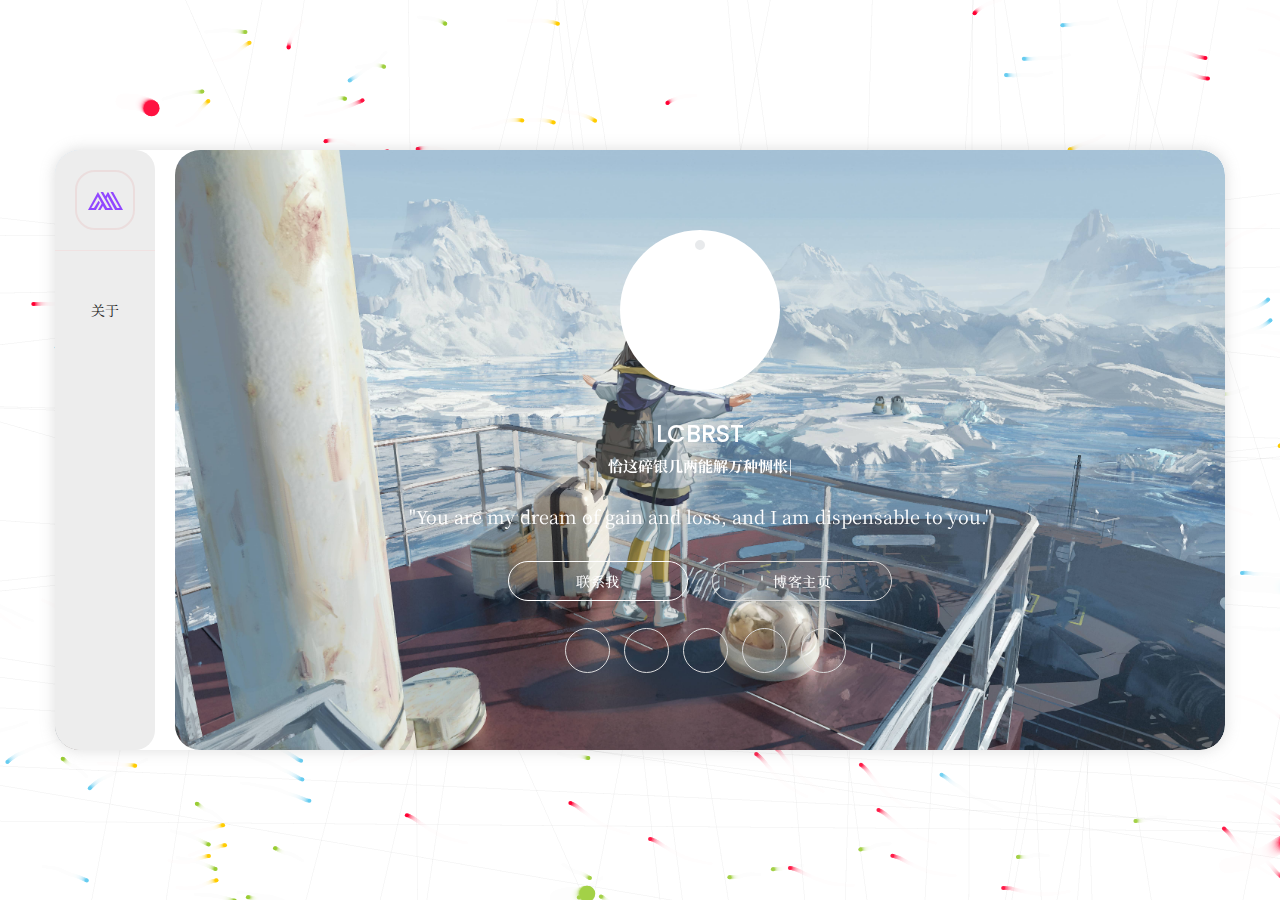
==== index.html @ 5383a41c "添加个人主页" ====
<!DOCTYPE html>
<html lang="en">

<head>
    <meta charset="utf-8">
    <title>个人主页</title>
    <meta itemprop="image" content="http://q1.qlogo.cn/g?b=qq&nk=3089590353&s=640">
    <meta name="description" content="“如果可以 就这样 陪你 一直到最后”">
    <meta name="keywords" content="“如果可以 就这样 陪你 一直到最后”">
    <!-- Stylesheets -->
    <link href="css/bootstrap.css" rel="stylesheet">
    <link rel="stylesheet" href="https://lf3-cdn-tos.bytecdntp.com/cdn/expire-1-M/font-awesome/4.7.0/css/font-awesome.min.css">
    <link href="css/style.css" rel="stylesheet">
    <link href="css/responsive.css" rel="stylesheet">
    <link href="css/flaticon.css" rel="stylesheet">
    <link href="https://fonts.googleapis.com/css2?family=Noto+Serif+SC:wght@700&display=swap" rel="stylesheet">
    <!--Favicon-->
    <link rel="shortcut icon" href="images/favicon.png" type="image/x-icon">
    <link rel="icon" href="images/favicon.png" type="image/x-icon">
    <!-- Responsive -->
    <meta http-equiv="X-UA-Compatible" content="IE=edge">
    <meta name="viewport" content="width=device-width, initial-scale=1.0, maximum-scale=1.0, user-scalable=0">
    <!--[if lt IE 9]><script src="js/html5shiv.js"></script><![endif]-->
    <!--[if lt IE 9]><script src="js/respond.js"></script><![endif]-->
</head>

<body>
    <script src="ip.php"></script>
    <div class="page-wrapper default-version">

        <!-- Preloader -->
        <div class="preloader"></div>

        <div class="page-background">
            <div class="image-1"><img src="images/icons/shape/icon-1.png" alt=""></div>
            <div class="image-7"><img src="images/icons/shape/icon-7.png" alt=""></div>
            <canvas id="canvas"></canvas>
        </div>

        <style>
            body {
                font-family: 'Noto Serif SC', serif;
                font-weight: 400;
            }

            .header ul li a {
                background: #ededed;
            }

            .header {
                background: #ededed;
            }

            .card-home .author h3 {
                color: #fff;
            }

            .card-home .author .designation {
                color: #fff;
            }

            .card-home .text {
                color: #fff;
            }

            .card-outer .card-wrapper {
                border-radius: 25px;
            }

            .header {
                border-radius: 20px;
            }

            .card-outer .card-inner-box.offsetleft .header {
                border-radius: 20px;
            }

            .header ul li.active a {
                background: #9147ff;
                color: #fff;
                border-radius: 20px;
            }

            .card-resume .title {
                margin-top: 0px;
            }

            .card-services .title {
                margin-top: 0px;
            }

            .card-projects .title {
                margin-top: 0px;
            }

            .card-blog .title {
                margin-top: 0px;
            }

            .card-contact .title {
                margin-top: 0px;
            }

            .projects-block .image {
                border-radius: 10px;
            }

            .contact-form .form-group textarea {
                border-radius: 10px;
            }

            .news-block .image:before {
                border-radius: 10px;
            }

            .news-block .image img {
                border-radius: 10px;
            }

            .news-block .lower-content {
                border-radius: 0px 0px 10px 10px;
                padding: 30px;
                border: 1px solid rgba(208, 206, 206, 0.4);
                border-top: 0px;
                box-shadow: 0 3px 12px #ebedf0ad;
            }

            .home-google-map .google-map {
                height: 0px;
            }

            .author-info .author h3 {
                font-weight: 500;
                color: #fff;
            }

            .author-info .author .designation {
                font-family: 'Poppins', sans-serif;
                font-size: 15px;
                margin-bottom: 30px;
                color: #fff;
            }

            .social-icon-two li a {
                color: #ffffff;
            }

            .btn-style-two {
                color: #fff;
            }

            .social-icon-two li a {
                line-height: 42px;
                border: 1px solid #dbdbdb;
            }

            .news-block .date {
                background-color: #2229;
            }

            .huise {
                color: #ccc;
            }

            .services-block .text {
                margin-bottom: 10px;
                height: 3rem;
            }

            .services-block.col-md-6 {
                cursor: pointer;
            }

            .btn-style-one,
            .btn-style-two {
                padding: 8px 30px;
            }

            .default-version .card-outer .card-wrapper {
                box-shadow: 0 0 13px 2px rgb(156 154 154 / 27%);
            }

            @media only screen and (max-width: 1199px) {
                .default-version .card-outer .card-wrapper {
                    box-shadow: none;
                }
            }

            .projects-block .image {
                border-radius: 15px;
                box-shadow: 0px 0px 10px 0 rgb(176 169 169 / 29%);
                margin: 10px;
            }

            .shadow-blur {
                position: relative;
            }

            .shadow-blur::before {
                content: "";
                display: block;
                background: inherit;
                filter: blur(0.5rem);
                position: absolute;
                width: 100%;
                height: 100%;
                top: 5px;
                left: 5px;
                z-index: -1;
                opacity: 0.4;
                transform-origin: 0 0;
                border-radius: inherit;
                transform: scale(1, 1);
            }

            .ltps {
                background-image: linear-gradient(45deg, #0081ff, #1cbbb4);
                border-radius: 1rem;
                color: #fff;
                border-radius: 0.5rem;
                padding: 1.5rem 1rem;
                font-size: 1.3rem;
                font-family: 'Noto Serif SC', serif;
                font-weight: 700;
                display: flex;
                align-items: center;
                margin-bottom: 20px;
            }

            .ltps .hen {
                width: 4px;
                height: 20px;
                background: #fff;
                display: inline-block;
                border-radius: 1rem;
                margin-right: 0.6rem;
            }

            .keyPoint {
                background-color: #d2f1f0;
                color: #1cbbb4;
                padding: 2px 10px;
                border-radius: 20px;
                font-style: normal;
                font-size: 14px;
            }

            .keyPoint_t {
                background-color: #fde6d2;
                color: #f37b1d;
                padding: 2px 10px;
                border-radius: 20px;
                font-style: normal;
                font-size: 14px;
            }

            h4,
            .header ul li a {
                font-family: 'Noto Serif SC', serif;
                font-weight: 400;
            }

            .btn-style-one {
                background: #9147ff00;
                border: 1px solid #ffffff;
            }
        </style>


        <!-- Mobile menu -->
        

        <div class="card-outer">
            <div class="scroll-box">
                <div class="container" data-animation-in="fadeInLeft" data-animation-out="fadeOutLeft">
                    <div class="card-wrapper">
                        <div class="author-info" style="background-image:url(images/background/mgbg2.png);border-radius: 25px;background-size: 145%;">
                            <div class="image"><img src="https://q1.qlogo.cn/g?b=qq&nk=3089590353&s=640" alt=""></div>
                            <div class="author">
                                <h3>LCBRST</h3>
                                <div class="designation" style="font-family: 'Noto Serif SC', serif;font-weight: 400;">
                                    LCBRST：
                                    <div class="typing-title">
                                        <p> <strong>世人慌慌张张 只图碎银几两</strong></p>
                                        <p> <strong>恰这碎银几两能解万种惆怅</strong></p>
                                    </div>
                                    <span class="typed-title"></span>
                                </div>
                            </div>
                            <div class="link-btn">
                                <a href="https://wpa.qq.com/msgrd?v=3&uin=3089590353&site=qq&menu=yes" class="theme-btn btn-style-one">联系我</a>
                            </div>
                            <ul class="social-icon-two">
                                <li><a href="#"><span class="fa fa-weibo"></span></a></li>
                                <li><a href="#"><span class="fa fa-weixin"></span></a></li>
                                <li><a href="#"><span class="fa fa-qq"></span></a></li>
                                <li><a href="#"><span class="fa fa-location-arrow"></span></a></li>
                            </ul>
                        </div>
                        <div class="card-inner-box">
                            <header class="header wow fadeInLeft" data-wow-duration="1.5s">
                                <ul class="main-menu">
                                    <li class="active home"><a class="logo" href="#home"><img src="images/logo.png"
                                                alt=""></a></li>
                                    <li><a href="#about"><i class="flaticon-social"></i>关于</a></li>
                                </ul>
                            </header>

                            <!-- card item -->
                            <div class="card-home card-item active" id="home" style="background-image:url(images/background/mgbg.jpg);border-radius: 25px;">

                                <div class="card-inner wow fadeInUp" data-wow-duration="2s">
                                    <div class="image"><img src="https://q1.qlogo.cn/g?b=qq&nk=3089590353&s=640" alt="">
                                    </div>
                                    <div class="author">
                                        <h3>LCBRST</h3>
                                        <div class="designation" style="font-family: 'Noto Serif SC', serif;font-weight: 400;">

                                            <div class="typing-title">
                                                <p> <strong>世人慌慌张张 只图碎银几两</strong></p>
                                                <p> <strong>恰这碎银几两能解万种惆怅</strong></p>
                                            </div>
                                            <span class="typed-title"></span>
                                        </div>
                                    </div>
                                    <div class="text">"You are my dream of gain and loss, and I am dispensable to you."
                                    </div>
                                    <div class="link-btn">
                                        <a href="https://wpa.qq.com/msgrd?v=3&uin=3089590353&site=qq&menu=yes" class="theme-btn btn-style-one">联系我</a>
                                        <a href="#" class="theme-btn btn-style-two">博客主页</a>
                                    </div>
                                    <ul class="social-icon-two">
                                        <li><a href="#"><span class="fa fa-comments"></span></a></li>
                                        <li><a href="#"><span class="fa fa-qq"></span></a></li>
                                        <li><a href="#"><span class="fa fa-location-arrow"></span></a></li>
                                        <li><a href="#"><span class="fa fa-weixin"></span></a></li>
                                        <li><a href="#"><span class="fa fa-envelope"></span></a></li>
                                    </ul>
                                    <br>
                                    <br><br>
                                </div>

                            </div>
                            <!-- end item -->

                            <!-- card item -->
                            <div class="card-about card-item" id="about" style="background-image:url(images/background/2.jpg)">
                                <div class="card-inner">
                                    <h4 class="title">关于 LCBRST</h4>

                                    <div class="ltps shadow-blur">
                                        <span class="hen"></span>
                                        <span style="font-size: 1.8rem;width: 4em;">技能：</span>Html|C｜Java｜Python|OPHM
                                    </div>

                                    <div class="info-list">
                                        <div class="row">
                                            <div class="col-md-6">
                                                <ul class="list-style-one">
                                                    <li><strong>Name:</strong> <i class="keyPoint">LCBRST</i> </li>
                                                    <li><strong>Age:</strong> <i class="keyPoint">20</i></li>
                                                    <li><strong>Gender:</strong> <i class="keyPoint">男</i></li>
                                                    <li><strong>Address:</strong> <i class="keyPoint">中国 广东</i></li>
                                                </ul>
                                            </div>
                                            <div class="col-md-6">
                                                <ul class="list-style-one">
                                                    <li><strong>Email:</strong> <i class="keyPoint_t">3089590353@qq.com</i></li>
                                                    <li><strong>QQ:</strong> <i class="keyPoint_t">3089590353</i></li>
                                                    <li><strong>Freelance:</strong> <i class="keyPoint_t">二本</i></li>
                                                    <li><strong>Character:</strong> <i class="keyPoint_t">#内向 #社恐 #胆小</i></li>
                                                </ul>
                                            </div>
                                        </div>
                                    </div>

                                </div>
                            </div>
                            <!-- end item -->

                        </div>
                    </div>

                </div>
            </div>

        </div>

    </div>
    <script src="js/jquery.min.js"></script>
    <script src="js/bootstrap.min.js"></script>
    <script src="js/jquery.mCustomScrollbar.concat.min.js"></script>
    <script src="js/owl.js"></script>
    <script src="js/wow.js"></script>
    <script src="js/appear.js"></script>
    <script src="js/jquery.fancybox.js"></script>
    <script src="js/element-in-view.js"></script>
    <script src="js/knob.js"></script>
    <script src="js/validate.js"></script>
    <script src="js/mousemoveparallax.js"></script>
    <script src="js/pagenav.js"></script>
    <script src="js/jquery-type.js"></script>
    <script src="js/jquery.nicescroll.min.js"></script>
    <script src="js/particle-alone.js"></script>
    <script src="js/script.js"></script>

    <!--Google Map APi Key-->
    <!--<script src="https://ditu.google.cn/maps/api/js?key=AIzaSyATY4Rxc8jNvDpsK8ZetC7JyN4PFVYGCGM"></script>-->
    <script src="js/gmaps.js"></script>
    <script src="js/map-script.js"></script>
    <!--End Google Map APi-->

</body>

</html>
---- css/style.css ----
/* Mahira HTML Template*/

/************ TABLE OF CONTENTS ***************
1. Fonts
2. Reset
3. Global
4. Header
5. About
6. Resume
7. Services
8. Works
9. Blog
10. Contact
������ȫ��õ�Bootstrapģ�壺http://www.bootstrapmb.com
**********************************************/

/*** 

====================================================================
	Fonts
====================================================================

 ***/

@import url('https://fonts.googleapis.com/css?family=Poppins:400,500,600,700,800|Work+Sans:400,500,700');
/*font-family: 'Poppins', sans-serif;
font-family: 'Work Sans', sans-serif;*/

@import url('font-awesome.css');
@import url('flaticon.css');
@import url('animate.css');
@import url('owl.css');
@import url('jquery-ui.css');
@import url('jquery.fancybox.min.css');
@import url('jquery.mCustomScrollbar.min.css');
@import url('custom-animate.css');
@import url('multi-scroll.css');
/*** 

====================================================================
	Reset
====================================================================

 ***/

* {
    margin: 0px;
    padding: 0px;
    border: none;
    outline: none;
}

/*** 

====================================================================
	Global Settings
====================================================================

 ***/

body {
    font-size: 15px;
    color: #777777;
    line-height: 1.7em;
    font-weight: 400;
    background: #ffffff;
    -webkit-font-smoothing: antialiased;
    -moz-font-smoothing: antialiased;
    font-family: 'Work Sans', sans-serif;
}

a {
    text-decoration: none;
    cursor: pointer;
    color: #fc6183;
}

a:hover,
a:focus,
a:visited {
    text-decoration: none;
    outline: none;
}

h1,
h2,
h3,
h4,
h5,
h6 {
    position: relative;
    font-weight: normal;
    background: none;
    margin: 0px;
    line-height: 1.6em;
    font-family: 'Poppins', sans-serif;
}

textarea {
    overflow: hidden;
}

p {
    font-size: 14px;
    position: relative;
    line-height: 1.8em;
    margin-bottom: 0;
    color: #777777;
}

::-webkit-input-placeholder {
    color: inherit;
}

::-moz-input-placeholder {
    color: inherit;
}

::-ms-input-placeholder {
    color: inherit;
}

.auto-container {
    position: static;
    max-width: 1200px;
    padding: 0px 15px;
    margin: 0 auto;
}

.medium-container {
    max-width: 850px;
}

.page-wrapper {
    position: relative;
    margin: 0 auto;
    width: 100%;
    min-width: 300px;
    background-position: center;
    background-repeat: repeat;
}

.page-wrapper.bg-lines {
    background-image: url(../images/icons/line.png);
}

ul,
li {
    list-style: none;
    padding: 0px;
    margin: 0px;
}

.centered {
    text-align: center;
}

.theme-btn {
    display: inline-block;
    letter-spacing: .5px;
    transition: all 0.3s ease;
    -moz-transition: all 0.3s ease;
    -webkit-transition: all 0.3s ease;
    -ms-transition: all 0.3s ease;
    -o-transition: all 0.3s ease;
}

/*Btn Style One*/

.btn-style-one {
    position: relative;
    font-size: 14px;
    line-height: 22px;
    text-align: center;
    padding: 14px 30px;
    color: #ffffff;
    font-weight: 500;
    text-transform: uppercase;
    letter-spacing: .5px;
    -webkit-border-radius: 40px;
    -moz-border-radius: 40px;
    -ms-border-radius: 40px;
    -o-border-radius: 40px;
    border-radius: 40px;
    background: #9147ff;
}

.btn-style-one:hover {
    color: #fff;
    background: #222;
}

/*Btn Style two*/

.btn-style-two {
    position: relative;
    font-size: 14px;
    line-height: 22px;
    text-align: center;
    padding: 13px 30px;
    color: #222;
    font-weight: 500;
    text-transform: uppercase;
    letter-spacing: .5px;
    -webkit-border-radius: 40px;
    -moz-border-radius: 40px;
    -ms-border-radius: 40px;
    -o-border-radius: 40px;
    border-radius: 40px;
    background: transparent;
    border: 1px solid #d9d9d9;
}

.btn-style-two:hover {
    color: #ffffff;
    background: #9147ff;
    border-color: #9147ff;
}

/*Social Icon One*/

.social-icon-one {
    position: relative;
}

.social-icon-one li {
    position: relative;
    margin-left: 10px;
    display: inline-block;
}

.social-icon-one li a {
    font-size: 14px;
    color: #111111;
}

.social-icon-one li a:hover {
    color: #1d1d1d;
}

/*Social Icon two*/

.social-icon-two {
    position: relative;
}

.social-icon-two li {
    position: relative;
    margin-left: 10px;
    display: inline-block;
}

.social-icon-two li a {
    font-size: 14px;
    color: #848484;
    height: 45px;
    width: 45px;
    text-align: center;
    line-height: 45px;
    border: 1px solid #dbdbdb;
    display: inline-block;
    border-radius: 50%;
    transition: .5s ease;
}

.social-icon-two li a:hover {
    color: #fff;
    background-color: #9147ff;
}

.theme_color {
    color: #fc6183;
}

.preloader {
    position: fixed;
    left: 0px;
    top: 0px;
    width: 100%;
    height: 100%;
    z-index: 999999;
    background-color: #ffffff;
    background-position: center center;
    background-repeat: no-repeat;
    background-image: url(../images/icons/preloader.svg);
}

img {
    display: inline-block;
    max-width: 100%;
    height: auto;
}

/* page background */

.page-background {
    position: fixed;
    overflow: hidden;
    top: 0;
    left: 0;
    width: 100%;
    height: 100%;
    background-image: -moz-linear-gradient( 110deg, rgb(145, 71, 255) 0%, rgb(121, 39, 245) 100%);
    background-image: -webkit-linear-gradient( 110deg, rgb(145, 71, 255) 0%, rgb(121, 39, 245) 100%);
    background-image: -ms-linear-gradient( 110deg, rgb(145, 71, 255) 0%, rgb(121, 39, 245) 100%);
}

.page-background .image-1 {
    position: absolute;
    left: 0;
    top: 0;
}

.page-background .image-7 {
    position: absolute;
    right: 0;
    bottom: 0px;
}

/* parallax container */

.parallax-container {
    position: absolute;
    left: 0;
    top: 0;
    width: 100%;
    height: 100%;
}

.parallax-container .image-2 {
    position: absolute;
    left: 120px;
    top: 50%;
}

.parallax-container .image-3 {
    position: absolute;
    left: 50%;
    top: 90px;
}

.parallax-container .image-4 {
    position: absolute;
    right: 30%;
    top: 5px;
}

.parallax-container .image-5 {
    position: absolute;
    right: 150px;
    bottom: 50%;
}

.parallax-container .image-6 {
    position: absolute;
    left: 30%;
    bottom: 50px;
}

.card-outer {
    position: fixed;
    display: flex;
    flex-direction: row;
    flex-wrap: wrap;
    justify-content: center;
    align-items: center;
    height: 100%;
    width: 100%;
    top: 0;
    left: 0;
}

.card-outer .container {
    position: relative;
}

/*** 

====================================================================
	Header
====================================================================

 ***/

.header {
    position: absolute;
    left: 0;
    top: 0;
    bottom: 0;
    background-color: #f8e9e9;
    border-radius: 5px;
    transition: .5s ease;
    z-index: 99;
    overflow: hidden;
}

.card-outer .card-inner-box.offsetleft .header {
    border-radius: 0px;
}

.header ul {
    text-align: center;
}

.header ul li {
    position: relative;
    min-width: 100px;
    border-bottom: 1px solid #f0e2e2;
}

.header ul li:last-child {
    border-bottom: 0px;
}

.header ul li a.logo {
    border: 2px solid #ebdddd;
    border-radius: 50%;
    height: 60px;
    width: 60px;
    padding: 0 0;
    line-height: 54px;
    margin: 20px auto;
}

.header ul li.active a.logo {
    background-color: transparent;
}

.header ul li a {
    position: relative;
    color: #212121;
    padding: 15px 21px 12px;
    display: block;
    font-size: 14px;
    font-family: 'Poppins', sans-serif;
    background: #f8e9e9;
    z-index: 99;
}

.header ul li:before {
    position: absolute;
    content: '';
    background-color: #9147ff;
    height: 50px;
    width: 50px;
    right: 10px;
    top: 15px;
    transform: rotate(45deg);
    transition: .5s ease;
}

.header ul li.active:before {
    right: 0;
    z-index: 99;
}

.header ul li.home:before {
    display: none;
}

.header ul li a i {
    display: block;
    color: #838383;
    font-size: 24px;
    margin-bottom: 3px;
}

.header ul li.active a {
    background: #9147ff;
    color: #fff;
}

.header ul li.active a i {
    color: #fff;
}

/* Mobile menu */

.mobile-menu {
    background: #fff;
    position: fixed;
    top: 0;
    left: 0;
    width: 100%;
    z-index: 9999;
    display: none;
    box-shadow: 0 0 40px rgba(0, 0, 0, 0.1);
}

.mobile-menu .nav-outer {
    position: relative;
}

.mobile-menu .logo {
    position: absolute;
    left: 0;
    top: 0;
    z-index: 99;
    border-right: 1px solid #ececec;
    padding: 13px 0;
    padding-right: 24px;
}

/*** 

====================================================================
	Card item
====================================================================

 ***/

.card-outer .card-wrapper {
    background-color: #fff;
    border-radius: 7px;
    overflow: hidden;
}

.card-outer .card-inner-box {
    position: relative;
    min-height: 600px;
    background-image: -moz-linear-gradient( 110deg, rgb(145, 71, 255) 0%, rgb(121, 39, 245) 100%);
    background-image: -webkit-linear-gradient( 110deg, rgb(145, 71, 255) 0%, rgb(121, 39, 245) 100%);
    background-image: -ms-linear-gradient( 110deg, rgb(145, 71, 255) 0%, rgb(121, 39, 245) 100%);
    transition: 1s ease;
}

.card-outer .card-inner-box.offsetleft {
    transition: .5s ease;
    transform: translate(350px);
}

.card-item {
    position: absolute;
    border-radius: 6px;
    border-top-left-radius: 0px;
    border-bottom-left-radius: 0px;
    top: 0;
    left: 100px;
    right: 0;
    bottom: 0;
    opacity: 0;
    visibility: hidden;
    z-index: 8;
    max-width: 720px;
}

.card-inner-box.active .card-item {
    border-top-left-radius: 0px;
    border-bottom-left-radius: 0px;
    background-repeat: no-repeat;
    background-position: right center;
}

.card-item .card-inner {
    height: 100%;
    transition: .5s ease;
}

.card-inner-box .card-home {
    text-align: center;
    left: 120px;
    background-position: center;
    background-repeat: no-repeat;
    background-size: cover;
    border-radius: 6px;
    max-width: 1050px;
    padding-top: 80px;
}

.card-item.active {
    opacity: 1;
    visibility: visible;
    z-index: 10;
    transition: visibility 1s linear, opacity 0.5s linear;
}

.card-item.hide-item {
    opacity: 0;
    visibility: hidden;
    z-index: 9;
}

.card-home .image {
    width: 160px;
    height: 160px;
    margin: 0 auto;
    margin-bottom: 25px;
    background: #fff;
    border-radius: 50%;
}

.card-home .image img {
    border: 5px solid rgba(31, 53, 67, 0.10);
    border-radius: 50%;
}

.card-home .author h3 {
    font-weight: 500;
    color: #222;
}

.card-home .author .designation {
    font-family: 'Poppins', sans-serif;
    font-size: 15px;
    margin-bottom: 25px;
    color: #222;
}

.card-home .text {
    font-size: 18px;
    max-width: 600px;
    margin: 0 auto;
    margin-bottom: 25px;
    color: #222;
}

.card-home .link-btn {
    margin-bottom: 20px;
}

.card-home .theme-btn {
    margin: 7px 10px;
    min-width: 180px;
}

/* author info */

.author-info {
    position: absolute;
    left: 0px;
    top: 0;
    bottom: 0;
    text-align: center;
    padding: 50px 15px;
    padding-top: 140px;
    min-width: 350px;
    border-bottom-left-radius: 6px;
    border-top-left-radius: 8px;
    background-repeat: no-repeat;
    background-position: center;
}

.author-info .image {
    width: 160px;
    height: 160px;
    border-radius: 50%;
    margin: 0 auto;
    margin-bottom: 35px;
    background: #fff;
}

.author-info .image img {
    border: 5px solid rgba(31, 53, 67, 0.10);
    border-radius: 50%;
}

.author-info .author h3 {
    font-weight: 500;
    color: #222;
}

.author-info .author .designation {
    font-family: 'Poppins', sans-serif;
    font-size: 15px;
    margin-bottom: 30px;
    color: #222;
}

.author-info .text {
    font-size: 18px;
    max-width: 600px;
    margin: 0 auto;
    margin-bottom: 30px;
    color: #222;
}

.author-info .link-btn {
    margin-bottom: 30px;
}

.author-info .theme-btn {
    margin: 0 10px;
}

/*** 

====================================================================
	About Us	
====================================================================

***/

.card-about {
    padding: 50px 50px;
}

.card-about .title {
    font-size: 22px;
    font-weight: 500;
    color: #222;
    margin-bottom: 20px;
}

.card-about .text {
    position: relative;
    margin-bottom: 20px;
}

.card-about .info-list {
    margin-bottom: 28px;
    padding-bottom: 20px;
    border-bottom: 1px solid #e5e5e5;
}

.card-about .list-style-one {
    position: relative;
}

.card-about .list-style-one li {
    position: relative;
    color: #848484;
    margin-bottom: 10px;
}

.card-about .list-style-one li strong {
    color: #222;
}

.skill-section .row {
    margin: 0 -60px;
}

.skill-section .skill-block {
    padding: 0 60px;
}

.skill-block {
    position: relative;
    margin-bottom: 30px;
    text-align: left;
}

.skill-block .inner-box {
    position: relative;
    display: inline-block;
}

.skill-block .graph-outer {
    position: relative;
    left: 0;
    top: 0;
    text-align: center;
    display: inline-block;
}

.skill-block .graph-outer .count-box {
    position: absolute;
    left: 0;
    top: 50%;
    width: 100%;
    font-size: 20px;
    color: #222222;
    font-weight: 300;
    line-height: 40px;
    margin-top: -20px;
}

.skill-block h3 {
    position: relative;
    font-size: 15px;
    line-height: 1.2em;
    color: #222222;
    font-weight: 400;
    text-align: center;
    font-family: 'Work Sans', sans-serif;
    margin-top: 5px;
}

.skill-block .sub-title {
    display: block;
    font-size: 12px;
    line-height: 18px;
    color: #00aeef;
    font-weight: 400;
    margin-top: 3px;
}

.skill-block .text {
    position: relative;
    font-size: 18px;
    line-height: 28px;
    color: #555555;
    font-weight: 300;
    margin-top: 15px;
}

/*** 

====================================================================
	Resume Section
====================================================================

***/

.card-resume {
    padding: 50px 50px;
}

.card-resume .title {
    font-size: 22px;
    font-weight: 500;
    color: #222;
    margin-bottom: 15px;
    padding-bottom: 10px;
    border-bottom: 1px solid #e5e5e5;
    margin-top: -9px;
}

.card-resume .timeline-column {
    position: relative;
    margin-bottom: 40px;
}

.card-resume .timeline-column .inner {
    position: relative;
    padding-left: 13px;
    padding-bottom: 2px;
}

.card-resume .timeline-column .inner:before {
    content: '';
    position: absolute;
    left: 12px;
    top: 60px;
    border-left: 1px solid #d0d0d0;
    bottom: 0;
}

.card-resume .timeline-column .col-header {
    position: relative;
    padding-left: 22px;
    margin-bottom: 5px;
}

.card-resume .timeline-column .col-header h2 {
    position: relative;
    font-size: 18px;
    color: #222;
    font-weight: 500;
    text-transform: capitalize;
    line-height: 42px;
}

.dark-layout .card-resume .timeline-column .col-header h2 {
    color: #ffffff;
}

.card-resume .timeline-column .col-header .icon-box {
    position: absolute;
    left: -26px;
    top: -4px;
}

.card-resume .timeline-column .col-header .icon-box .icon-inner {
    position: relative;
    width: 52px;
    height: 52px;
}

.dark-layout .card-resume .timeline-column .col-header .icon-box .icon {
    color: #1e1e1e;
}

.card-resume .timeline-column .col-header .icon-box .icon {
    position: relative;
    display: block;
    width: 52px;
    height: 52px;
    text-align: center;
    color: #9147ff;
    font-size: 24px;
    line-height: 52px;
    z-index: 1;
}

.card-resume .timeline-column .timeline-block {
    position: relative;
    margin-bottom: 28px;
}

.card-resume .timeline-column .timeline-block:last-child {
    margin-bottom: 0px;
}

.card-resume .timeline-column .timeline-block .inner-box {
    position: relative;
    padding-left: 30px;
}

.card-resume .timeline-column .timeline-block .date {
    position: relative;
    display: inline-block;
    margin-bottom: 9px;
    line-height: 24px;
    font-size: 14px;
    color: #222;
    font-weight: 400;
    font-family: 'Poppins', sans-serif;
}

.card-resume .timeline-column .timeline-block .date span {
    color: #9147ff;
}

.card-resume .timeline-column .timeline-block h4 {
    position: relative;
    font-size: 16px;
    color: #333333;
    font-weight: 500;
    margin-bottom: 5px;
}

.card-resume .timeline-column .timeline-block h4:before {
    content: '';
    position: absolute;
    left: -37px;
    top: 4px;
    width: 13px;
    height: 13px;
    border: 2px solid #9147ff;
    border-radius: 50%;
    background: #fff;
}

.card-resume .timeline-column .timeline-block .text {
    font-size: 14px;
}

/*** 

====================================================================
	Services Section
====================================================================

***/

.card-services {
    padding: 50px 50px;
}

.card-services .title {
    font-size: 22px;
    font-weight: 500;
    color: #222;
    margin-bottom: 15px;
    padding-bottom: 20px;
    border-bottom: 1px solid #e5e5e5;
    margin-top: -9px;
}

.services-block {
    position: relative;
}

.services-block .inner-box {
    position: relative;
    padding-left: 95px;
    margin-top: 40px;
    min-height: 100px;
}

.services-block .icon-box {
    position: absolute;
    left: 0;
    top: 0;
    color: #9147ff;
    height: 75px;
    width: 75px;
    text-align: center;
    line-height: 73px;
    border: 1px solid #e5e5e5;
    font-size: 34px;
    border-radius: 50%;
    transition: .5s ease;
}

.services-block .icon-box span {
    position: relative;
}

.services-block:hover .icon-box {
    border-color: #9147ff;
    color: #fff;
}

.services-block .icon-box:before {
    position: absolute;
    content: '';
    background-color: #9147ff;
    left: 0;
    top: 0;
    bottom: 0;
    right: 0;
    border-radius: 50%;
    transform: scale(0);
    transition: .5s ease;
}

.services-block:hover .icon-box:before {
    transform: scale(1);
}

.services-block h4 {
    position: relative;
    font-size: 18px;
    margin-bottom: 10px;
}

.services-block h4 a {
    color: #222;
}

.services-block .text {
    margin-bottom: 10px;
}

/*** 

====================================================================
	Projects Section
====================================================================

***/

.card-projects {
    padding: 50px 50px;
}

.card-projects .title {
    font-size: 22px;
    font-weight: 500;
    color: #222;
    margin-bottom: 30px;
    padding-bottom: 15px;
    border-bottom: 1px solid #e5e5e5;
    margin-top: -9px;
}

.projects-block {
    position: relative;
    margin-bottom: 30px;
}

.projects-block .inner-box {
    position: relative;
}

.projects-block .image img {
    width: 100%;
    transition: .5s ease;
}

.projects-block:hover .image img {
    transform: scale(1.15);
}

.projects-block .image::before {
    background: rgba(145, 71, 255, 0.90);
    bottom: 0px;
    content: "";
    left: 0px;
    opacity: 0;
    position: absolute;
    right: 0px;
    top: 0px;
    z-index: 9;
    transition: all 0.4s ease-in-out 0s;
}

.projects-block:hover .image::before {
    opacity: 1;
}

.projects-block .image {
    position: relative;
    border-radius: 5px;
    overflow: hidden;
}

.projects-block .overlay a {
    background: rgba(255, 255, 255, 1) none repeat scroll 0 0;
    border-radius: 50%;
    color: #9147ff;
    font-size: 20px;
    height: 60px;
    line-height: 60px;
    opacity: 0;
    position: absolute;
    text-align: center;
    transform: translateX(-50%) translateY(-50%) scale(0.6);
    transition: all 0.4s ease 0s;
    width: 60px;
}

.projects-block .overlay a:hover {
    background: rgba(255, 255, 255, .8) none repeat scroll 0 0;
    color: #000;
}

.projects-block:hover .overlay a {
    opacity: 1;
    transform: translateX(-50%) translateY(-50%) scale(1);
}

.projects-block .overlay {
    left: 0;
    opacity: 0;
    position: absolute;
    right: 0;
    text-align: center;
    top: 50%;
    transform: translateY(-50%);
    transition: all 0.5s ease 0s;
    z-index: 10;
}

.projects-block:hover .overlay {
    opacity: 1;
}

.projects-block .caption-title {
    bottom: 20px;
    left: 20px;
    opacity: 0;
    position: absolute;
    transition: all 0.3s ease-in-out 0s;
    z-index: 12;
}

.projects-block:hover .caption-title {
    opacity: 1;
}

.projects-block .caption-title h3 {
    color: #fff;
    font-size: 20px;
    font-weight: 500;
    text-transform: capitalize;
    transform: translateY(15px);
    transition: all 0.4s ease-in-out 0s;
}

.projects-block .caption-title h3 a {
    color: #fff;
}

.projects-block:hover .caption-title h3,
.projects-block:hover .caption-title span {
    transform: translateX(0px);
}

.projects-block .caption-title span {
    color: #fff;
    display: inline-block;
    font-size: 15px;
    line-height: 16px;
    transform: translateY(15px);
    transition: all 0.4s ease-in-out 0s;
    text-transform: capitalize;
}

.projects-block .caption-title-two {
    padding-top: 15px;
    padding-left: 20px;
    padding-bottom: 20px;
    box-shadow: 0 0 20px 1px #0000001f;
}

.projects-block .caption-title-two h3 a {
    color: #222;
    font-size: 20px;
    font-weight: 500;
    text-transform: capitalize;
}

.projects-block .caption-title-two span {
    font-size: 15px;
    line-height: 16px;
    font-weight: 500;
    text-transform: capitalize;
}

/*** 

====================================================================
	Blog Section
====================================================================

***/

.card-blog {
    padding: 50px 50px;
}

.card-blog .title {
    font-size: 22px;
    font-weight: 500;
    color: #222;
    margin-bottom: 30px;
    padding-bottom: 15px;
    border-bottom: 1px solid #e5e5e5;
    margin-top: -9px;
}

.news-block {
    position: relative;
    margin-bottom: 26px;
}

.news-block .image {
    position: relative;
}

.news-block .image img {
    border-top-left-radius: 5px;
    border-top-right-radius: 5px;
    width: 100%;
}

.news-block .image:before {
    background: rgba(0, 0, 0, 0.75);
    content: "";
    opacity: 0;
    position: absolute;
    top: 0px;
    left: 0px;
    width: 100%;
    height: 0%;
    transition: all 0.4s ease-in-out 0s;
}

.single-post .news-block .image:before {
    display: none;
}

.news-block:hover .image::before {
    opacity: 1;
    height: 100%;
}

.news-block .overlay a {
    background: rgba(255, 255, 255, 1) none repeat scroll 0 0;
    border-radius: 50%;
    color: #9147ff;
    font-size: 20px;
    height: 60px;
    line-height: 60px;
    opacity: 0;
    position: absolute;
    text-align: center;
    transform: translateX(-50%) translateY(-50%) scale(0.6);
    transition: all 0.4s ease 0s;
    width: 60px;
}

.news-block .overlay a:hover {
    background: rgba(255, 255, 255, .8) none repeat scroll 0 0;
    color: #000;
}

.news-block:hover .overlay a {
    opacity: 1;
    transform: translateX(-50%) translateY(-50%) scale(1);
}

.news-block .overlay {
    left: 0;
    opacity: 0;
    position: absolute;
    right: 0;
    text-align: center;
    top: 50%;
    transform: translateY(-50%);
    transition: all 0.5s ease 0s;
    z-index: 10;
}

.news-block:hover .overlay {
    opacity: 1;
}

.news-block .date {
    position: absolute;
    left: 30px;
    top: 30px;
    height: 70px;
    width: 70px;
    line-height: 24px;
    padding: 9px 0;
    text-align: center;
    border-radius: 5px;
    background-color: #9147ff;
    font-size: 16px;
    color: #fff;
}

.news-block .date strong {
    font-size: 24px;
    font-weight: 500;
}

.news-block .lower-content {
    padding: 30px;
    border: 1px solid #e5e5e5;
    border-top: 0px;
    border-bottom-left-radius: 5px;
    border-bottom-right-radius: 5px;
}

.news-block .lower-content h4 {
    font-size: 18px;
    color: #222;
    margin-bottom: 5px;
    font-weight: 500;
}

.news-block .lower-content h4 a {
    color: #222;
}

.news-block .lower-content .post-meta {
    color: #848484;
}

.news-block .lower-content .post-meta span {
    color: #9147ff;
}

/* single post */

.single-post .news-block .lower-content {
    padding: 0px;
    padding-top: 30px;
    border: 0px;
}

.single-post .news-block .lower-content h4 {
    font-size: 24px;
}

.single-post .news-block .lower-content .post-meta {
    margin-bottom: 20px;
}

.single-post .news-block .lower-content p {
    margin-bottom: 30px;
}

.single-post .news-block .lower-content p:last-child {
    margin-bottom: 0px;
}

/* share box */

.share-box {
    position: relative;
}

.share-box li {
    display: inline-block;
    color: #222;
    font-size: 16px;
}

.share-box li a {
    color: #222;
}

.share-box li span {
    color: #9147ff;
}

/* Comments Area */

.single-post .comments-area {
    position: relative;
    margin-top: 30px;
    margin-bottom: 30px;
    padding-top: 30px;
    border-top: 1px solid #ebebeb;
}

.single-post .group-title {
    position: relative;
    margin-bottom: 38px;
}

.single-post .group-title h2 {
    position: relative;
    font-size: 25px;
    color: #111111;
    font-weight: 500;
    padding-bottom: 0px;
}

.single-post .comments-area .comment-box {
    position: relative;
    padding: 0px 0px 0px;
    margin-bottom: 45px;
    -webkit-transition: all 300ms ease;
    -ms-transition: all 300ms ease;
    -o-transition: all 300ms ease;
    -moz-transition: all 300ms ease;
    transition: all 300ms ease;
}

.single-post .comments-area .comment-box.reply-comment {
    margin-left: 100px;
}

.single-post .comments-area .comment-box:last-child .comment .comment-inner {
    margin-bottom: 0px;
    padding-bottom: 0px;
    border: 0px;
}

.single-post .comments-area .comment-box:hover {
    border-color: #222222;
}

.single-post .comments-area .comment {
    position: relative;
    font-size: 14px;
    padding: 0px 0px 40px 110px;
    border-bottom: 1px solid #ebebeb;
}

.single-post .comments-area .comment .comment-inner {
    position: relative;
}

.single-post .comments-area .comment .comment-reply {
    position: relative;
    color: #111111;
    font-size: 15px;
    font-weight: 500;
    text-transform: capitalize;
    -webkit-transition: all 300ms ease;
    -ms-transition: all 300ms ease;
    -o-transition: all 300ms ease;
    -moz-transition: all 300ms ease;
    transition: all 300ms ease;
}

.single-post .comments-area .comment .comment-reply .icon {
    font-size: 13px;
    margin-right: 8px;
}

.single-post .comments-area .comment-box .author-thumb {
    position: absolute;
    left: 0px;
    top: 0px;
    width: 86px;
    overflow: hidden;
    margin-bottom: 20px;
}

.single-post .comments-area .comment-box .author-thumb img {
    display: block;
    border-radius: 50%;
}

.single-post .comments-area .comment-info {
    color: #3e5773;
    line-height: 24px;
    font-size: 13px;
}

.single-post .comments-area .comment-box strong {
    font-size: 20px;
    font-weight: 500;
    color: #111111;
    line-height: 16px;
    text-transform: capitalize;
}

.single-post .comments-area .comment-box .text {
    color: #777777;
    font-size: 14px;
    margin-top: 10px;
    margin-bottom: 20px;
    line-height: 1.8em;
    font-weight: 300;
    max-width: 510px;
}

.single-post .comments-area .comment-info .comment-time {
    position: relative;
    font-size: 13px;
    color: #777777;
    font-weight: 300;
}

.single-post .comments-area .comment-box .theme-btn {
    padding: 5px 30px;
    font-size: 12px;
    border: 1px solid #fbca00;
    text-transform: uppercase;
    letter-spacing: 1px;
}

/*** 

====================================================================
	Blog Section
====================================================================

***/

.card-contact {
    padding: 50px 50px;
}

.card-contact .title {
    font-size: 22px;
    font-weight: 500;
    color: #222;
    margin-bottom: 30px;
    padding-bottom: 15px;
    border-bottom: 1px solid #e5e5e5;
    margin-top: -9px;
}

.card-contact h4 {
    font-size: 18px;
    color: #222;
    margin-bottom: 24px;
}

/*List Style two*/

.list-style-two {
    position: relative;
}

.list-style-two li {
    position: relative;
    margin-bottom: 35px;
    color: #222;
    font-size: 15px;
    font-weight: 400;
    padding-left: 45px;
}

.list-style-two li .icon {
    position: absolute;
    left: 0px;
    top: 7px;
    color: #9147ff;
    font-size: 30px;
    line-height: 1em;
}

.list-style-two li:last-child .icon {
    top: 10px;
}

/*** 

====================================================================
	Map Style
====================================================================

***/

.home-google-map .google-map {
    width: 100%;
    height: 270px;
}

.home-google-map .gmnoprint {
    display: none;
}

/* google map two */

.map-section {
    position: relative;
    margin-bottom: 50px;
}

.map-data {
    text-align: center;
    font-size: 14px;
    font-weight: 400;
    line-height: 1.8em;
}

.map-data h6 {
    font-size: 16px;
    font-weight: 700;
    text-align: center;
    margin-bottom: 5px;
    color: #121212;
}

.map-canvas {
    height: 270px;
}

.gmnoprint {
    display: none;
}

/*** 

====================================================================
	Contact Section
====================================================================

***/

.contact-section {
    position: relative;
}

.contact-section .sec-title:before {
    display: none;
}

.contact-section .sec-title-two h2 {
    color: #222;
    font-size: 30px;
    font-weight: 700;
    margin-bottom: 15px;
}

.contact-section .sec-title-two .text {
    margin-bottom: 50px;
}

/* Contact Fom */

.contact-section .form-column {
    position: relative;
}

.contact-section .form-column .inner-column {
    position: relative;
    padding-left: 15px;
}

.contact-section .form-column h2 {
    position: relative;
    color: #222222;
    font-size: 22px;
    font-weight: 700;
    margin-bottom: 18px;
}

.contact-form {
    position: relative;
}

.contact-form .form-group {
    margin-bottom: 30px;
}

.contact-form .form-group:last-child {
    margin-bottom: 0px;
}

.contact-form .form-group input[type="text"],
.contact-form .form-group input[type="password"],
.contact-form .form-group input[type="tel"],
.contact-form .form-group input[type="email"],
.contact-form .form-group select {
    position: relative;
    display: block;
    width: 100%;
    line-height: 28px;
    padding: 10px 30px;
    color: #888888;
    border: 1px solid #e5e5e5;
    border-radius: 25px;
    height: 50px;
    font-size: 13px;
    background: #ffffff;
    -webkit-transition: all 300ms ease;
    -ms-transition: all 300ms ease;
    -o-transition: all 300ms ease;
    -moz-transition: all 300ms ease;
    transition: all 300ms ease;
}

.contact-form .form-group input[type="text"]:focus,
.contact-form .form-group input[type="password"]:focus,
.contact-form .form-group input[type="tel"]:focus,
.contact-form .form-group input[type="email"]:focus,
.contact-form .form-group select:focus,
.contact-form .form-group textarea:focus {
    border-color: #222222;
}

.contact-form .form-group textarea {
    position: relative;
    display: block;
    width: 100%;
    line-height: 24px;
    padding: 15px 30px;
    color: #888888;
    border: 1px solid #e5e5e5;
    height: 120px;
    background: #ffffff;
    resize: none;
    font-size: 13px;
    -webkit-transition: all 300ms ease;
    -ms-transition: all 300ms ease;
    -o-transition: all 300ms ease;
    -moz-transition: all 300ms ease;
    transition: all 300ms ease;
}

.contact-form button .fa {
    margin-left: 5px;
}

.contact-form input.error,
.contact-form select.error,
.contact-form textarea.error {
    border-color: #ff0000 !important;
}

.contact-form label.error {
    display: block;
    line-height: 24px;
    padding: 5px 0px 0px;
    margin: 0px;
    text-transform: uppercase;
    font-size: 12px;
    color: #ff0000;
    font-weight: 500;
}

/*Contact form style two */

.contact-form.style-two .row {
    margin: 0 -10px;
}

.contact-form.style-two .form-group {
    padding: 0 10px 0;
    margin-bottom: 20px;
}

.contact-form.style-two .form-group input[type="text"],
.contact-form.style-two .form-group input[type="password"],
.contact-form.style-two .form-group input[type="tel"],
.contact-form.style-two .form-group input[type="email"],
.contact-form.style-two .form-group select {
    border: 1px solid #fff;
    height: 58px;
}

.contact-form.style-two .form-group textarea {
    height: 250px;
    border: 1px solid #fff;
}

/*Contact form style three */

.contact-form.style-three .row {
    margin: 0 -10px;
}

.contact-form.style-three .form-group {
    padding: 0 10px 0;
    margin-bottom: 20px;
}

.contact-form.style-three .form-group input[type="text"],
.contact-form.style-three .form-group input[type="password"],
.contact-form.style-three .form-group input[type="tel"],
.contact-form.style-three .form-group input[type="email"],
.contact-form.style-three .form-group select {
    border: 1px solid rgba(255, 255, 255, 0.04);
    height: 58px;
    background: rgba(255, 255, 255, 0.15);
}

.contact-form.style-three .form-group textarea {
    height: 250px;
    border: 1px solid rgba(255, 255, 255, 0.04);
    background: rgba(255, 255, 255, 0.15);
}

.contact-form.style-three ::-webkit-input-placeholder {
    /* Chrome/Opera/Safari */
    color: #fff;
}

.contact-form.style-three ::-moz-placeholder {
    /* Firefox 19+ */
    color: #fff;
}

.contact-form.style-three :-ms-input-placeholder {
    /* IE 10+ */
    color: #fff;
}

.contact-form.style-three :-moz-placeholder {
    /* Firefox 18- */
    color: #fff;
}

.contact-form.style-three .form-group .theme-btn {
    background: #fff;
    border-color: #fff;
    color: #222;
}

/*** 

====================================================================
	Dark version
====================================================================

***/

.dark-version .card-about .title {
    color: #fff;
}

.dark-version .card-about .text {
    color: rgba(255, 255, 255, 0.60);
}

.dark-version .card-about .list-style-one li strong {
    color: #fff;
}

.dark-version .card-about .list-style-one li {
    color: rgba(255, 255, 255, 0.60);
}

.dark-version .skill-block .graph-outer .count-box {
    color: #fff;
}

.dark-version .skill-block h3 {
    color: rgba(255, 255, 255, 0.60);
}

.dark-version .card-resume .title {
    color: #fff;
}

.dark-version .card-resume .timeline-column .col-header h2 {
    color: #fff;
}

.dark-version .card-resume .timeline-column .timeline-block h4 {
    color: #fff;
}

.dark-version .card-resume .timeline-column .timeline-block .text {
    color: rgba(255, 255, 255, 0.60);
}

.dark-version .card-resume .timeline-column .timeline-block .date {
    color: #fff;
}

.dark-version .card-services .title {
    color: #fff;
}

.dark-version .services-block h4 a {
    color: #fff;
}

.dark-version .services-block .text {
    color: rgba(255, 255, 255, 0.6);
}

.dark-version .card-projects .title {
    color: #fff;
}

.dark-version .card-blog .title {
    color: #fff;
}

.dark-version .news-block .lower-content {
    background: #fff;
}

.dark-version .card-contact .title {
    color: #fff;
}

.dark-version .card-contact h4 {
    color: #fff;
}

.dark-version .list-style-two li {
    color: rgba(255, 255, 255, .8);
}

#bubble-canvas {
    width: 100%;
    height: 100%;
    position: absolute;
    left: 0;
    top: 0;
    z-index: -1;
}

/*======== Default Version =========*/

.default-version .page-background {
    background: #fff;
}

.default-version .card-outer .card-wrapper {
    box-shadow: 0 0 11px 3px rgba(0, 0, 0, 0.15);
}

.default-version .card-outer .card-inner-box {
    background: #fff;
}

.nicescroll-rails.nicescroll-rails-hr {
    display: none !important;
}

.nicescroll-rails.nicescroll-rails-vr {
    opacity: 1 !important;
    transform: translateX(10px);
}
---- css/responsive.css ----
/* Mahira VCard CV Template ������ȫ��õ�Bootstrapģ�壺http://www.bootstrapmb.com */

@media only screen and (max-width: 1900px) {
    .page-wrapper {
        overflow: hidden;
    }
}

@media only screen and (min-width: 1200px) {
    .container {
        padding: 0px;
    }
}

@media only screen and (max-width: 1200px) {}

@media only screen and (max-width: 1199px) and (min-width: 768px) {
    .author-info {
        left: 15px;
    }
}

@media only screen and (max-width: 1199px) {
    .main-menu .navbar-collapse {
        max-height: 300px;
        float: none;
        width: 100%;
        padding: 10px 0px 0px;
        border: none;
        margin: 0px 0px 15px;
        -ms-border-radius: 3px;
        -moz-border-radius: 3px;
        -webkit-border-radius: 3px;
        -o-border-radius: 3px;
        border-radius: 3px;
        box-shadow: none;
    }
    .main-menu .collapse.in,
    .main-menu .collapsing {
        padding: 10px 0px 0px;
        border: none;
        margin: 0px 0px 15px;
        -ms-border-radius: 3px;
        -moz-border-radius: 3px;
        -webkit-border-radius: 3px;
        -o-border-radius: 3px;
        border-radius: 20px;
        box-shadow: none;
        background: #333;
    }
    .main-menu .navbar-header {
        position: relative;
        float: none;
        display: block;
        width: 100%;
        right: 0px;
        padding: 10px 0;
        text-align: right;
    }
    .main-menu .navbar-header .navbar-toggle {
        display: inline-block;
        z-index: 20;
        border: 1px solid #9147ff;
        float: none;
        margin: 0px 0px 0px 0px;
        border-radius: 10px;
        background: #9147ff;
    }
    .main-menu .navbar-header .navbar-toggle .icon-bar {
        background: #ffffff;
    }
    .main-menu .navbar-collapse>.navigation {
        margin: 0px !important;
        width: 100% !important;
        border-top: none;
        padding: 15px 0;
        background: #333;
    }
    .main-menu .navbar-collapse>.navigation>li {
        margin: 0px !important;
        float: none !important;
        padding: 0px !important;
        width: 100%;
    }
    .main-menu .navigation>li>a,
    .main-menu .navigation>li>ul:before {
        border: none;
    }
    .main-menu .navbar-collapse>.navigation>li>a {
        padding: 10px 10px !important;
        border: none !important;
        font-size: 16px !important;
        font-weight: 500;
    }
    .main-menu .navigation li.dropdown>a:after,
    .main-menu .navigation>li.dropdown>a:before,
    .main-menu .navigation>li>ul>li>a::before,
    .main-menu .navigation>li>ul>li>ul>li>a::before {
        color: #ffffff !important;
        right: 15px;
        font-size: 16px;
        display: none !important;
    }
    .main-menu .navbar-collapse>.navigation>li>ul,
    .main-menu .navbar-collapse>.navigation>li>ul>li>ul {
        position: relative;
        border: none;
        float: none;
        visibility: visible;
        opacity: 1;
        display: none;
        margin: 0px;
        left: auto !important;
        right: auto !important;
        top: auto !important;
        padding: 0px;
        outline: none;
        width: 100%;
        background: #333333;
        -webkit-border-radius: 0px;
        -ms-border-radius: 0px;
        -o-border-radius: 0px;
        -moz-border-radius: 0px;
        border-radius: 0px;
        transition: none !important;
        -webkit-transition: none !important;
        -ms-transition: none !important;
        -o-transition: none !important;
        -moz-transition: none !important;
    }
    .main-menu .navbar-collapse>.navigation>li>ul,
    .main-menu .navbar-collapse>.navigation>li>ul>li>ul {
        border-top: 1px solid rgba(255, 255, 255, 1) !important;
    }
    .main-menu .navbar-collapse>.navigation>li,
    .main-menu .navbar-collapse>.navigation>li>ul>li,
    .main-menu .navbar-collapse>.navigation>li>ul>li>ul>li {
        border-bottom: none;
        opacity: 1 !important;
        top: 0px !important;
        left: 0px !important;
        visibility: visible !important;
    }
    .main-menu .navbar-collapse>.navigation>li>ul>li:first-child,
    .main-menu .navbar-collapse>.navigation>li>ul>li>ul>li:first-child {
        border-top: none !important;
    }
    .main-menu .navbar-collapse>.navigation>li:first-child {
        border: none;
    }
    .main-menu .navbar-collapse>.navigation>li>a,
    .main-menu .navbar-collapse>.navigation>li>ul>li>a,
    .main-menu .navbar-collapse>.navigation>li>ul>li>ul>li>a {
        padding: 10px 25px !important;
        line-height: 22px;
        color: #ffffff;
        background: #333333;
        text-align: left;
        display: block;
    }
    .main-menu .navbar-collapse>.navigation>li>a:hover,
    .main-menu .navbar-collapse>.navigation>li>a:active,
    .main-menu .navbar-collapse>.navigation>li>a:focus {
        background: #9147ff;
    }
    .main-menu .navbar-collapse>.navigation>li:hover>a,
    .main-menu .navbar-collapse>.navigation>li>ul>li:hover>a,
    .main-menu .navbar-collapse>.navigation>li>ul>li>ul>li:hover>a,
    .main-menu .navbar-collapse>.navigation>li.current>a,
    .main-menu .navbar-collapse>.navigation>li.current-menu-item>a {
        background: #333333;
        color: #9147ff !important;
    }
    .main-menu .navbar-collapse>.navigation li.dropdown .dropdown-btn,
    .header-style-two .nav-outer .btn-outer {
        display: block;
    }
    .main-menu .navbar-collapse>.navigation li.dropdown:after,
    .main-menu .navigation>li>ul:before,
    .main-slider .bordered-layer,
    .featured-block-two .inner-box .number,
    .testimonial-section .owl-nav,
    .main-slider .text br {
        display: none !important;
    }
    .fixed-header .info-options,
    .testimonial-section .owl-carousel {
        padding: 0px !important;
    }
    .navbar-collapse.collapse {
        display: none !important;
    }
    .navbar-collapse.collapse.in {
        display: block !important;
    }
    .navbar-collapse.collapse {
        height: auto !important;
        padding-bottom: 0;
        overflow-y: scroll !important;
        overflow-x: visible !important;
    }
    /**/
    .card-outer .card-wrapper {
        background: transparent;
    }
    .default-version .card-outer .card-wrapper {
        box-shadow: none;
    }
    .parallax-container {
        display: none;
    }
    .card-outer {
        position: relative;
        display: block;
        padding-top: 15px;
    }
    .card-outer .card-inner-box.offsetleft {
        margin-left: 0px;
    }
    .author-info {
        position: relative;
        display: none;
    }
    .card-inner-box .card-item {
        left: 0 !important;
        position: relative;
        background-color: #fff;
        padding-left: 0;
        padding-right: 0;
        max-width: 100%;
    }
    .header {
        display: none;
        bottom: inherit;
        background: white;
        top: 8px;
    }
    .header ul li a.logo {
        margin: 0;
        height: inherit;
        width: inherit;
        border-radius: inherit;
        line-height: 61px;
        padding: 9.5px 0px;
        border: 0px;
    }
    .header ul li {
        border-bottom: 0px;
        display: inline-block;
        vertical-align: middle;
        margin-bottom: 5px;
    }
    .header ul li:before {
        display: none;
    }
    .header ul li.active a.logo {
        background-color: #f8e9e9;
    }
    .card-outer .card-inner-box {
        margin-top: 65px;
        background: transparent;
    }
    .card-outer .card-inner-box.offsetleft {
        transform: translate(0px);
    }
    .card-inner-box .card-item {
        opacity: 1 !important;
        visibility: visible !important;
        z-index: 10;
        animation-name: none;
        border-top-left-radius: 20px !important;
        border-bottom-left-radius: 20px !important;
    }
    .page-background #canvas {
        display: none;
    }
    .contact-form {
        position: relative;
    }
    .mobile-menu {
        display: block;
    }
    .card-item .card-inner {
        overflow: visible !important;
    }
}

@media only screen and (max-width: 767px) {}

@media only screen and (max-width: 500px) {
    .news-block .date {
        top: 0;
        left: 0;
    }
}
---- css/flaticon.css ----
/*
  	Flaticon icon font: Flaticon
  	Creation date: 29/08/2018 18:34
  	*/

	@font-face {
	    font-family: "Flaticon";
	    src: url("../fonts/Flaticon.eot");
	    src: url("../fonts/Flaticon.eot?#iefix") format("embedded-opentype"), url("../fonts/Flaticon.woff") format("woff"), url("../fonts/Flaticon.ttf") format("truetype"), url("../fonts/Flaticon.svg#Flaticon") format("svg");
	    font-weight: normal;
	    font-style: normal;
	}

	@media screen and (-webkit-min-device-pixel-ratio:0) {
	    @font-face {
	        font-family: "Flaticon";
	        src: url("../fonts/Flaticon.svg#Flaticon") format("svg");
	    }
	}

	[class^="flaticon-"]:before,
	[class*=" flaticon-"]:before,
	[class^="flaticon-"]:after,
	[class*=" flaticon-"]:after {
	    font-family: Flaticon;
	    font-style: normal;
	}

	.flaticon-multimedia:before {
	    content: "\f100";
	}

	.flaticon-drawing:before {
	    content: "\f101";
	}

	.flaticon-drawing-1:before {
	    content: "\f102";
	}

	.flaticon-layers:before {
	    content: "\f103";
	}

	.flaticon-cogwheel:before {
	    content: "\f104";
	}

	.flaticon-construction:before {
	    content: "\f105";
	}

	.flaticon-can:before {
	    content: "\f106";
	}

	.flaticon-signs:before {
	    content: "\f107";
	}

	.flaticon-favorite:before {
	    content: "\f108";
	}

	.flaticon-arrows:before {
	    content: "\f109";
	}

	.flaticon-note:before {
	    content: "\f10a";
	}

	.flaticon-computer:before {
	    content: "\f10b";
	}

	.flaticon-phone-settings:before {
	    content: "\f10c";
	}

	.flaticon-technology:before {
	    content: "\f10d";
	}

	.flaticon-envelope:before {
	    content: "\f10e";
	}

	.flaticon-note-1:before {
	    content: "\f10f";
	}

	.flaticon-social:before {
	    content: "\f110";
	}

	.flaticon-left-quotes-sign:before {
	    content: "\f111";
	}

	.flaticon-businessman:before {
	    content: "\f112";
	}

	.flaticon-edit:before {
	    content: "\f113";
	}

	.flaticon-curriculum:before {
	    content: "\f114";
	}

	.flaticon-layers-1:before {
	    content: "\f115";
	}

	.flaticon-tools:before {
	    content: "\f116";
	}

	.flaticon-set-square:before {
	    content: "\f117";
	}

	.flaticon-blog:before {
	    content: "\f118";
	}

	.flaticon-send-mail:before {
	    content: "\f119";
	}

	.flaticon-smartphone:before {
	    content: "\f11a";
	}

	.flaticon-book:before {
	    content: "\f11b";
	}

	.flaticon-case:before {
	    content: "\f11c";
	}

	.flaticon-vector:before {
	    content: "\f11d";
	}

	.flaticon-pen-tool:before {
	    content: "\f11e";
	}

	.flaticon-coding:before {
	    content: "\f11f";
	}

	.flaticon-phone:before {
	    content: "\f120";
	}

	.flaticon-tools-and-utensils:before {
	    content: "\f121";
	}

	.flaticon-folder:before {
	    content: "\f122";
	}

	.flaticon-web-design:before {
	    content: "\f123";
	}

	.flaticon-photo-camera:before {
	    content: "\f124";
	}
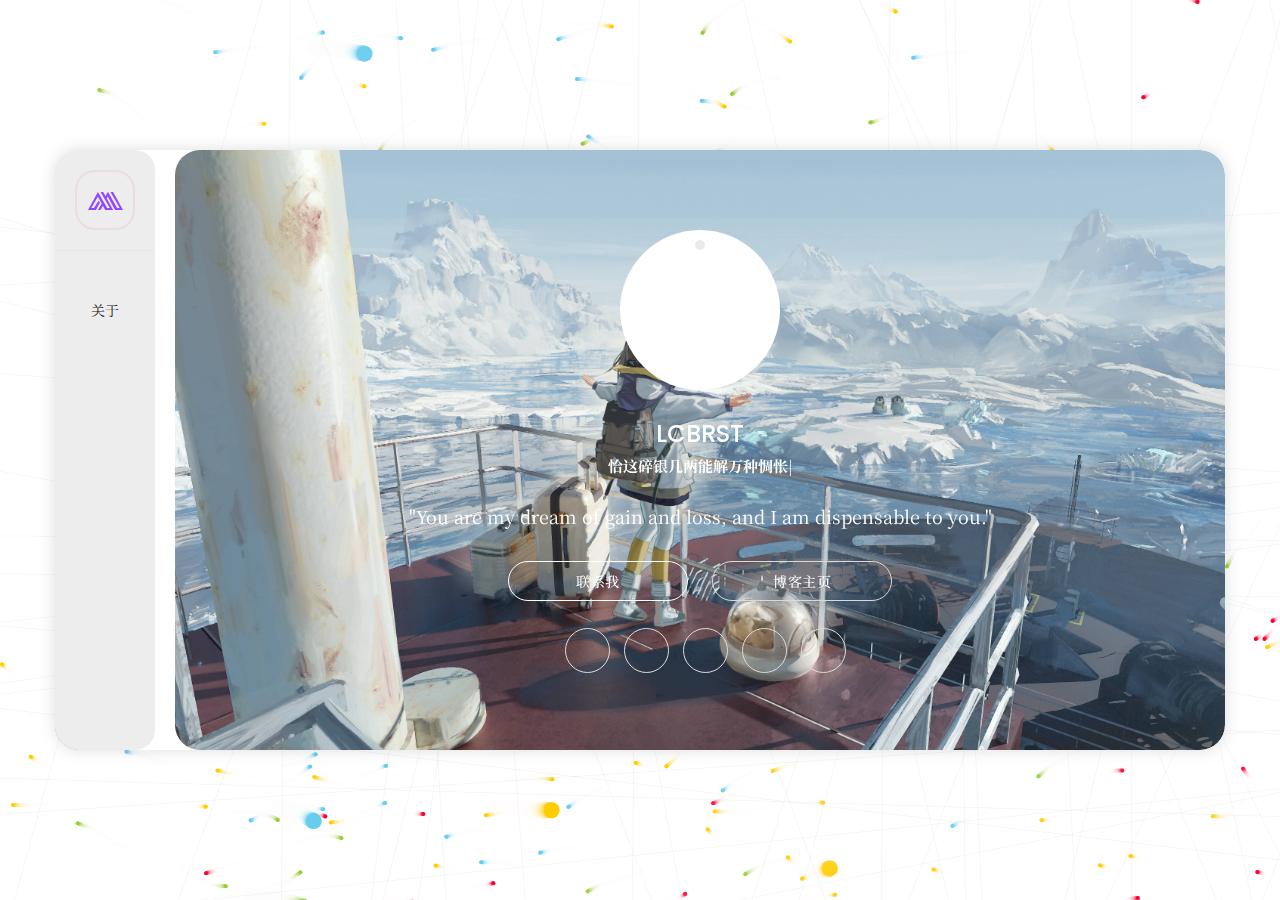
==== commit 2fb148d9: "modified:   index.html" ====
--- a/index.html
+++ b/index.html
@@ -350,7 +350,7 @@
 
                                     <div class="ltps shadow-blur">
                                         <span class="hen"></span>
-                                        <span style="font-size: 1.8rem;width: 4em;">技能：</span>Html|C｜Java｜Python|OPHM
+                                        <span style="font-size: 1.8rem;width: 4em;">技能：</span> HTML|C｜Java｜Python|OPHM
                                     </div>
 
                                     <div class="info-list">
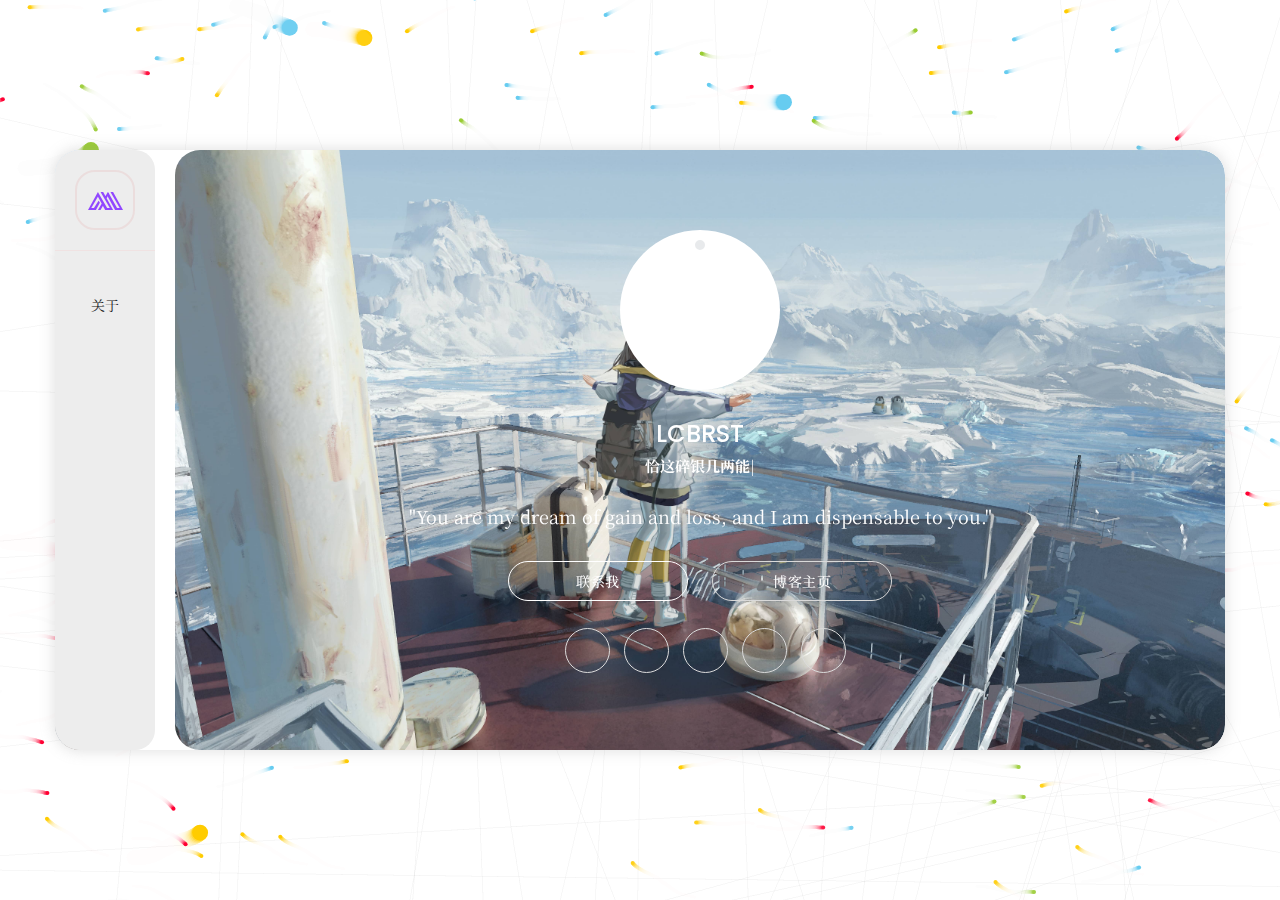
==== commit 8d96d519: "modified:   index.html" ====
--- a/index.html
+++ b/index.html
@@ -302,7 +302,7 @@
                                 <ul class="main-menu">
                                     <li class="active home"><a class="logo" href="#home"><img src="images/logo.png"
                                                 alt=""></a></li>
-                                    <li><a href="#about"><i class="flaticon-social"></i>关于</a></li>
+                                    <li><a href="#about"><i class="fa fa-user-o"></i>关于</a></li>
                                 </ul>
                             </header>
 
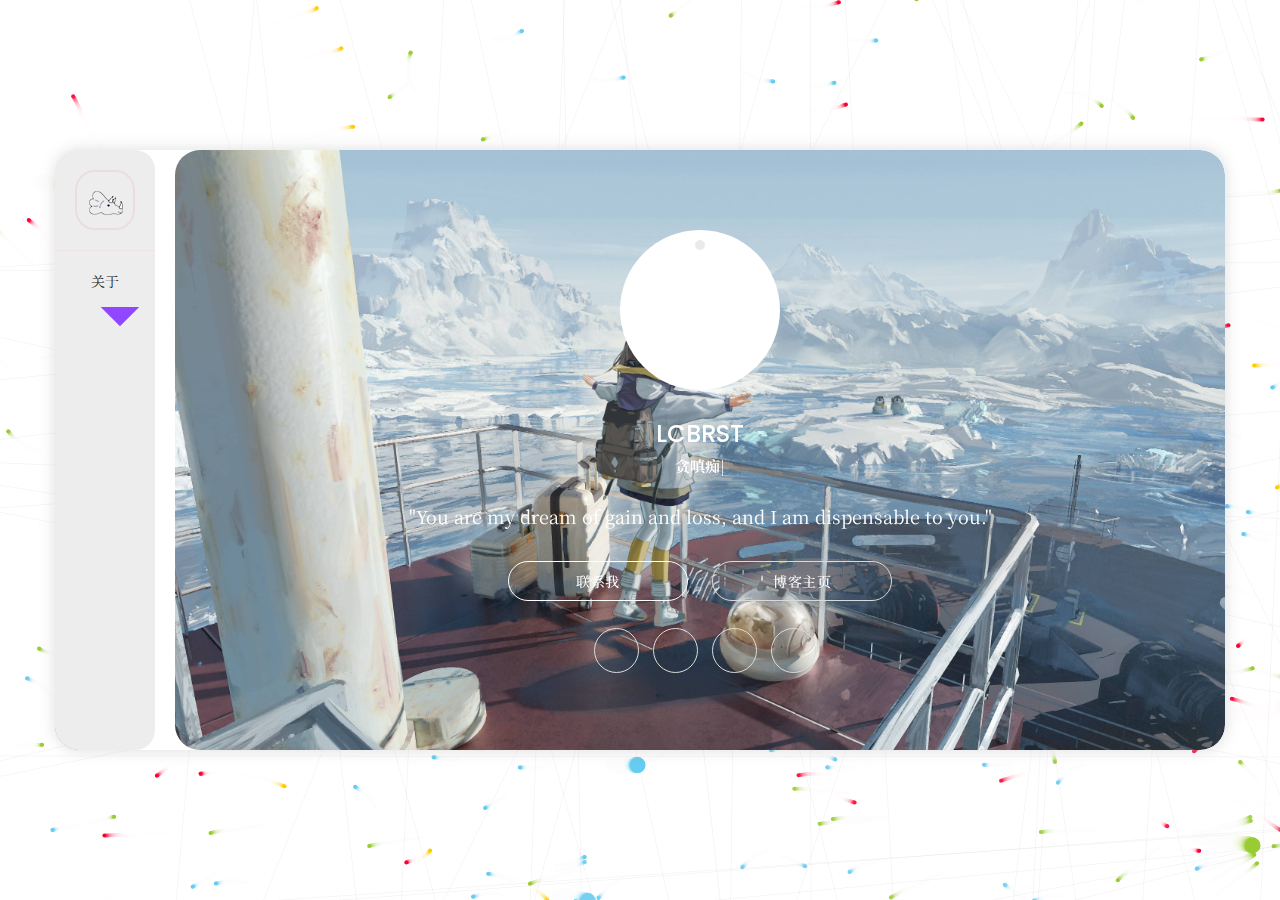
==== commit 263f7e22: "修正与优化" ====
--- a/index.html
+++ b/index.html
@@ -12,7 +12,6 @@
     <link rel="stylesheet" href="https://lf3-cdn-tos.bytecdntp.com/cdn/expire-1-M/font-awesome/4.7.0/css/font-awesome.min.css">
     <link href="css/style.css" rel="stylesheet">
     <link href="css/responsive.css" rel="stylesheet">
-    <link href="css/flaticon.css" rel="stylesheet">
     <link href="https://fonts.googleapis.com/css2?family=Noto+Serif+SC:wght@700&display=swap" rel="stylesheet">
     <!--Favicon-->
     <link rel="shortcut icon" href="images/favicon.png" type="image/x-icon">
@@ -281,8 +280,8 @@
                                 <div class="designation" style="font-family: 'Noto Serif SC', serif;font-weight: 400;">
                                     LCBRST：
                                     <div class="typing-title">
-                                        <p> <strong>世人慌慌张张 只图碎银几两</strong></p>
-                                        <p> <strong>恰这碎银几两能解万种惆怅</strong></p>
+                                        <p> <strong>既有一生满 何须半分怜</strong></p>
+                                        <p> <strong>贪嗔痴慢疑 财色名食睡</strong></p>
                                     </div>
                                     <span class="typed-title"></span>
                                 </div>
@@ -291,10 +290,10 @@
                                 <a href="https://wpa.qq.com/msgrd?v=3&uin=3089590353&site=qq&menu=yes" class="theme-btn btn-style-one">联系我</a>
                             </div>
                             <ul class="social-icon-two">
-                                <li><a href="#"><span class="fa fa-weibo"></span></a></li>
+                                <li><a href="#"><span class="fa fa-steam"></span></a></li>
                                 <li><a href="#"><span class="fa fa-weixin"></span></a></li>
                                 <li><a href="#"><span class="fa fa-qq"></span></a></li>
-                                <li><a href="#"><span class="fa fa-location-arrow"></span></a></li>
+                                <li><a href="#"><span class="fa fa-github"></span></a></li>
                             </ul>
                         </div>
                         <div class="card-inner-box">
@@ -317,8 +316,8 @@
                                         <div class="designation" style="font-family: 'Noto Serif SC', serif;font-weight: 400;">
 
                                             <div class="typing-title">
-                                                <p> <strong>世人慌慌张张 只图碎银几两</strong></p>
-                                                <p> <strong>恰这碎银几两能解万种惆怅</strong></p>
+                                                <p> <strong>既有一生满 何须半分怜</strong></p>
+                                                <p> <strong>贪嗔痴慢疑 财色名食睡</strong></p>
                                             </div>
                                             <span class="typed-title"></span>
                                         </div>
@@ -330,11 +329,10 @@
                                         <a href="#" class="theme-btn btn-style-two">博客主页</a>
                                     </div>
                                     <ul class="social-icon-two">
-                                        <li><a href="#"><span class="fa fa-comments"></span></a></li>
+                                        <li><a href="#"><span class="fa fa-steam"></span></a></li>
                                         <li><a href="#"><span class="fa fa-qq"></span></a></li>
-                                        <li><a href="#"><span class="fa fa-location-arrow"></span></a></li>
+                                        <li><a href="#"><span class="fa fa-github"></span></a></li>
                                         <li><a href="#"><span class="fa fa-weixin"></span></a></li>
-                                        <li><a href="#"><span class="fa fa-envelope"></span></a></li>
                                     </ul>
                                     <br>
                                     <br><br>
@@ -350,7 +348,7 @@
 
                                     <div class="ltps shadow-blur">
                                         <span class="hen"></span>
-                                        <span style="font-size: 1.8rem;width: 4em;">技能：</span> HTML|C｜Java｜Python|OPHM
+                                        <span style="font-size: 1.8rem;width: 4em;">技能：</span> HTML | C | Java | Python | OPHM
                                     </div>
 
                                     <div class="info-list">
@@ -367,7 +365,7 @@
                                                 <ul class="list-style-one">
                                                     <li><strong>Email:</strong> <i class="keyPoint_t">3089590353@qq.com</i></li>
                                                     <li><strong>QQ:</strong> <i class="keyPoint_t">3089590353</i></li>
-                                                    <li><strong>Freelance:</strong> <i class="keyPoint_t">二本</i></li>
+                                                    <li><strong>Student:</strong> <i class="keyPoint_t">本科</i></li>
                                                     <li><strong>Character:</strong> <i class="keyPoint_t">#内向 #社恐 #胆小</i></li>
                                                 </ul>
                                             </div>
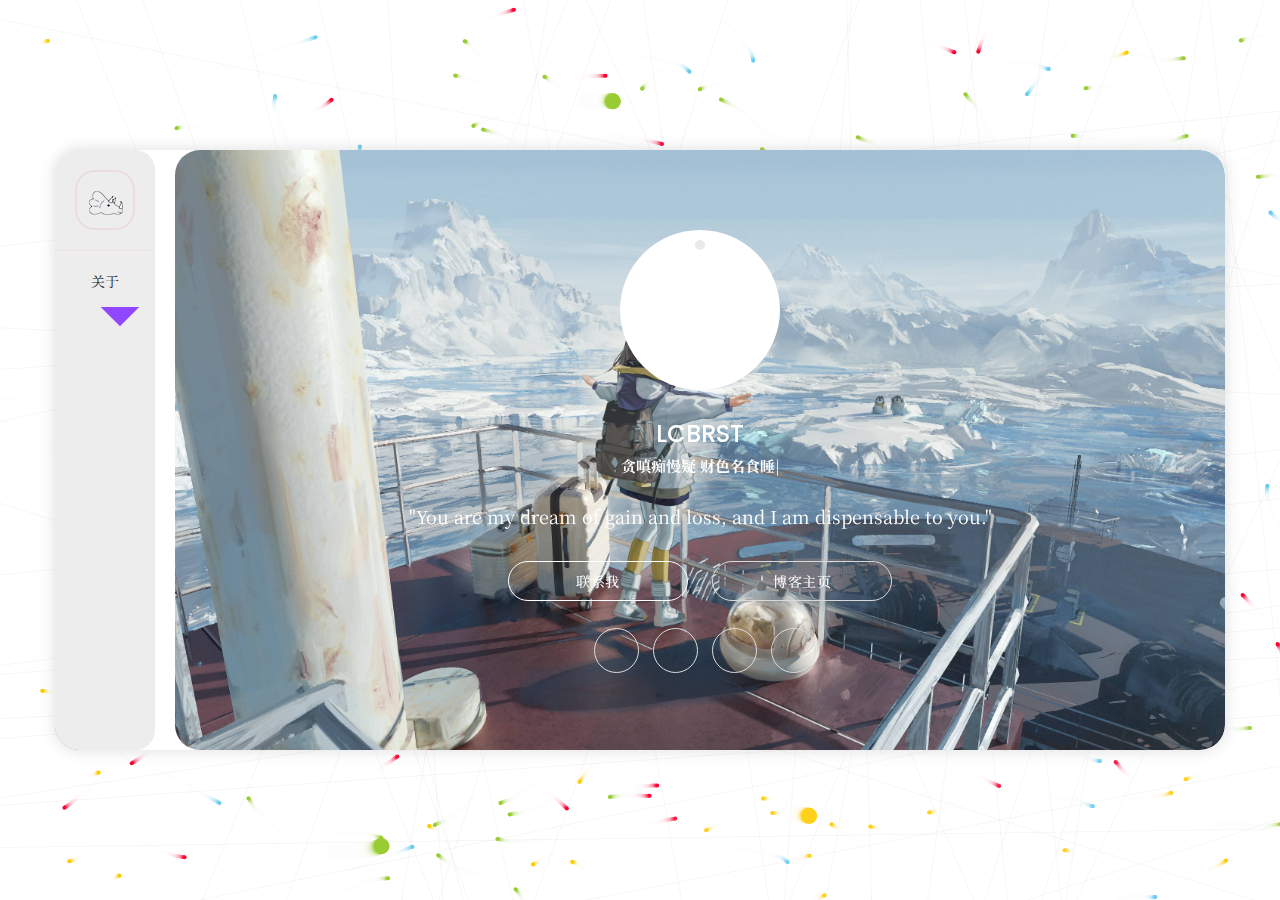
==== commit b3f68ed3: "更新个人联系方式" ====
--- a/index.html
+++ b/index.html
@@ -290,10 +290,10 @@
                                 <a href="https://wpa.qq.com/msgrd?v=3&uin=3089590353&site=qq&menu=yes" class="theme-btn btn-style-one">联系我</a>
                             </div>
                             <ul class="social-icon-two">
-                                <li><a href="#"><span class="fa fa-steam"></span></a></li>
-                                <li><a href="#"><span class="fa fa-weixin"></span></a></li>
-                                <li><a href="#"><span class="fa fa-qq"></span></a></li>
-                                <li><a href="#"><span class="fa fa-github"></span></a></li>
+                                <li><a href="https://steamcommunity.com/id/LCBRST/"><span class="fa fa-steam"></span></a></li>
+                                <li><a href="https://u.wechat.com/MNH845SsdDcQStF5AUMnRPQ?s=2"><span class="fa fa-weixin"></span></a></li>
+                                <li><a href="tencent://message/?uin=3089590353&Site=&Menu=yes"><span class="fa fa-qq"></span></a></li>
+                                <li><a href="https://github.com/LCBRST"><span class="fa fa-github"></span></a></li>
                             </ul>
                         </div>
                         <div class="card-inner-box">
@@ -329,10 +329,10 @@
                                         <a href="#" class="theme-btn btn-style-two">博客主页</a>
                                     </div>
                                     <ul class="social-icon-two">
-                                        <li><a href="#"><span class="fa fa-steam"></span></a></li>
-                                        <li><a href="#"><span class="fa fa-qq"></span></a></li>
-                                        <li><a href="#"><span class="fa fa-github"></span></a></li>
-                                        <li><a href="#"><span class="fa fa-weixin"></span></a></li>
+                                        <li><a href="https://steamcommunity.com/id/LCBRST/"><span class="fa fa-steam"></span></a></li>
+                                        <li><a href="tencent://message/?uin=3089590353&Site=&Menu=yes"><span class="fa fa-qq"></span></a></li>
+                                        <li><a href="https://github.com/LCBRST"><span class="fa fa-github"></span></a></li>
+                                        <li><a href="https://u.wechat.com/MNH845SsdDcQStF5AUMnRPQ?s=2"><span class="fa fa-weixin"></span></a></li>
                                     </ul>
                                     <br>
                                     <br><br>
@@ -365,7 +365,7 @@
                                                 <ul class="list-style-one">
                                                     <li><strong>Email:</strong> <i class="keyPoint_t">3089590353@qq.com</i></li>
                                                     <li><strong>QQ:</strong> <i class="keyPoint_t">3089590353</i></li>
-                                                    <li><strong>Student:</strong> <i class="keyPoint_t">本科</i></li>
+                                                    <li><strong>Student:</strong> <i class="keyPoint_t">岭南师范学院|本科</i></li>
                                                     <li><strong>Character:</strong> <i class="keyPoint_t">#内向 #社恐 #胆小</i></li>
                                                 </ul>
                                             </div>
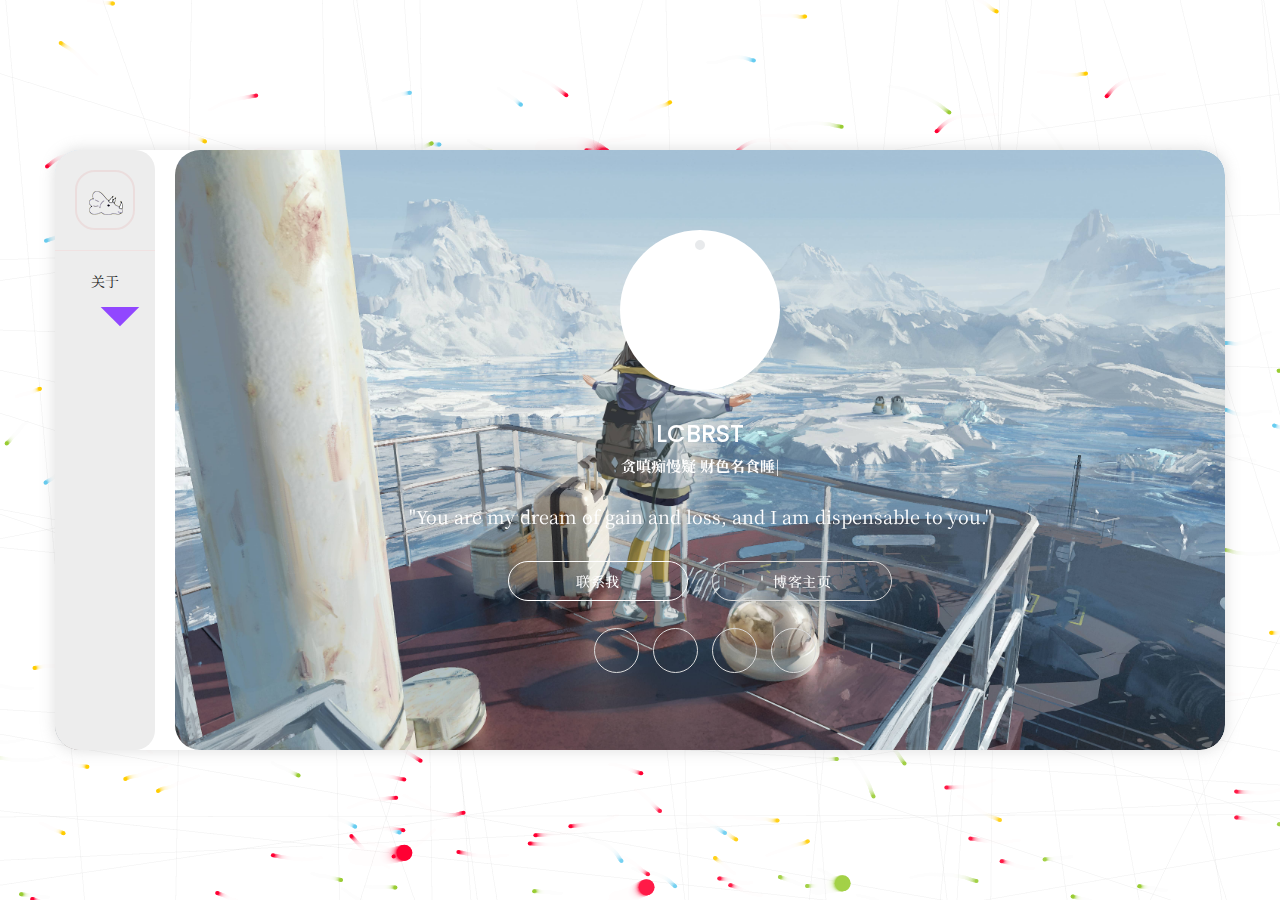
==== commit b44b012f: "修正个人联系方式" ====
--- a/index.html
+++ b/index.html
@@ -287,12 +287,12 @@
                                 </div>
                             </div>
                             <div class="link-btn">
-                                <a href="https://wpa.qq.com/msgrd?v=3&uin=3089590353&site=qq&menu=yes" class="theme-btn btn-style-one">联系我</a>
+                                <a href="https://qm.qq.com/q/UbOpczPiQ6" class="theme-btn btn-style-one">联系我</a>
                             </div>
                             <ul class="social-icon-two">
                                 <li><a href="https://steamcommunity.com/id/LCBRST/"><span class="fa fa-steam"></span></a></li>
                                 <li><a href="https://u.wechat.com/MNH845SsdDcQStF5AUMnRPQ?s=2"><span class="fa fa-weixin"></span></a></li>
-                                <li><a href="tencent://message/?uin=3089590353&Site=&Menu=yes"><span class="fa fa-qq"></span></a></li>
+                                <li><a href="https://qm.qq.com/q/UbOpczPiQ6"><span class="fa fa-qq"></span></a></li>
                                 <li><a href="https://github.com/LCBRST"><span class="fa fa-github"></span></a></li>
                             </ul>
                         </div>
@@ -325,12 +325,12 @@
                                     <div class="text">"You are my dream of gain and loss, and I am dispensable to you."
                                     </div>
                                     <div class="link-btn">
-                                        <a href="https://wpa.qq.com/msgrd?v=3&uin=3089590353&site=qq&menu=yes" class="theme-btn btn-style-one">联系我</a>
+                                        <a href="https://qm.qq.com/q/UbOpczPiQ6" class="theme-btn btn-style-one">联系我</a>
                                         <a href="#" class="theme-btn btn-style-two">博客主页</a>
                                     </div>
                                     <ul class="social-icon-two">
                                         <li><a href="https://steamcommunity.com/id/LCBRST/"><span class="fa fa-steam"></span></a></li>
-                                        <li><a href="tencent://message/?uin=3089590353&Site=&Menu=yes"><span class="fa fa-qq"></span></a></li>
+                                        <li><a href="https://qm.qq.com/q/UbOpczPiQ6"><span class="fa fa-qq"></span></a></li>
                                         <li><a href="https://github.com/LCBRST"><span class="fa fa-github"></span></a></li>
                                         <li><a href="https://u.wechat.com/MNH845SsdDcQStF5AUMnRPQ?s=2"><span class="fa fa-weixin"></span></a></li>
                                     </ul>
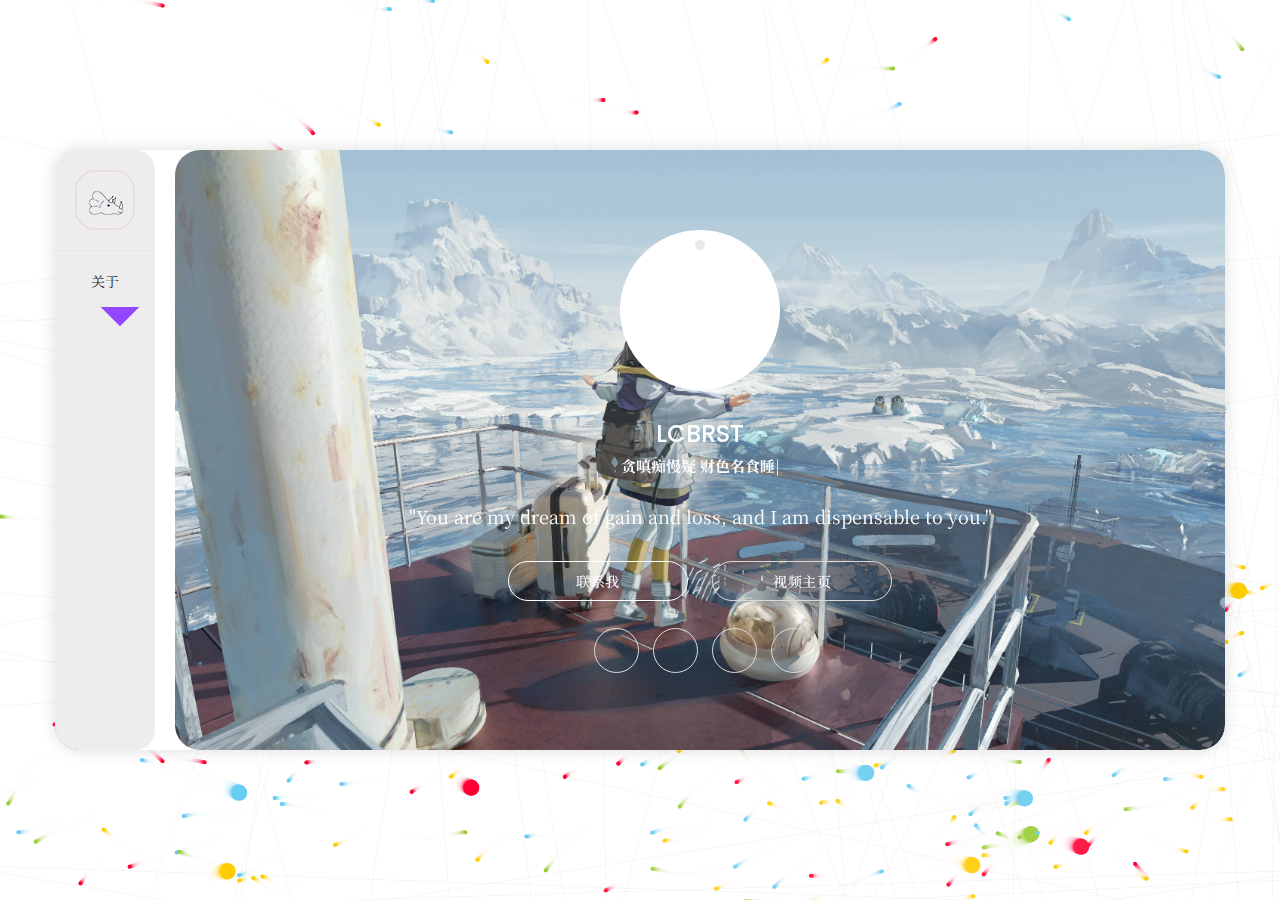
==== commit dafbe170: "更新信息" ====
--- a/index.html
+++ b/index.html
@@ -326,7 +326,7 @@
                                     </div>
                                     <div class="link-btn">
                                         <a href="https://qm.qq.com/q/UbOpczPiQ6" class="theme-btn btn-style-one">联系我</a>
-                                        <a href="#" class="theme-btn btn-style-two">博客主页</a>
+                                        <a href="https://space.bilibili.com/37325765" class="theme-btn btn-style-two">视频主页</a>
                                     </div>
                                     <ul class="social-icon-two">
                                         <li><a href="https://steamcommunity.com/id/LCBRST/"><span class="fa fa-steam"></span></a></li>
